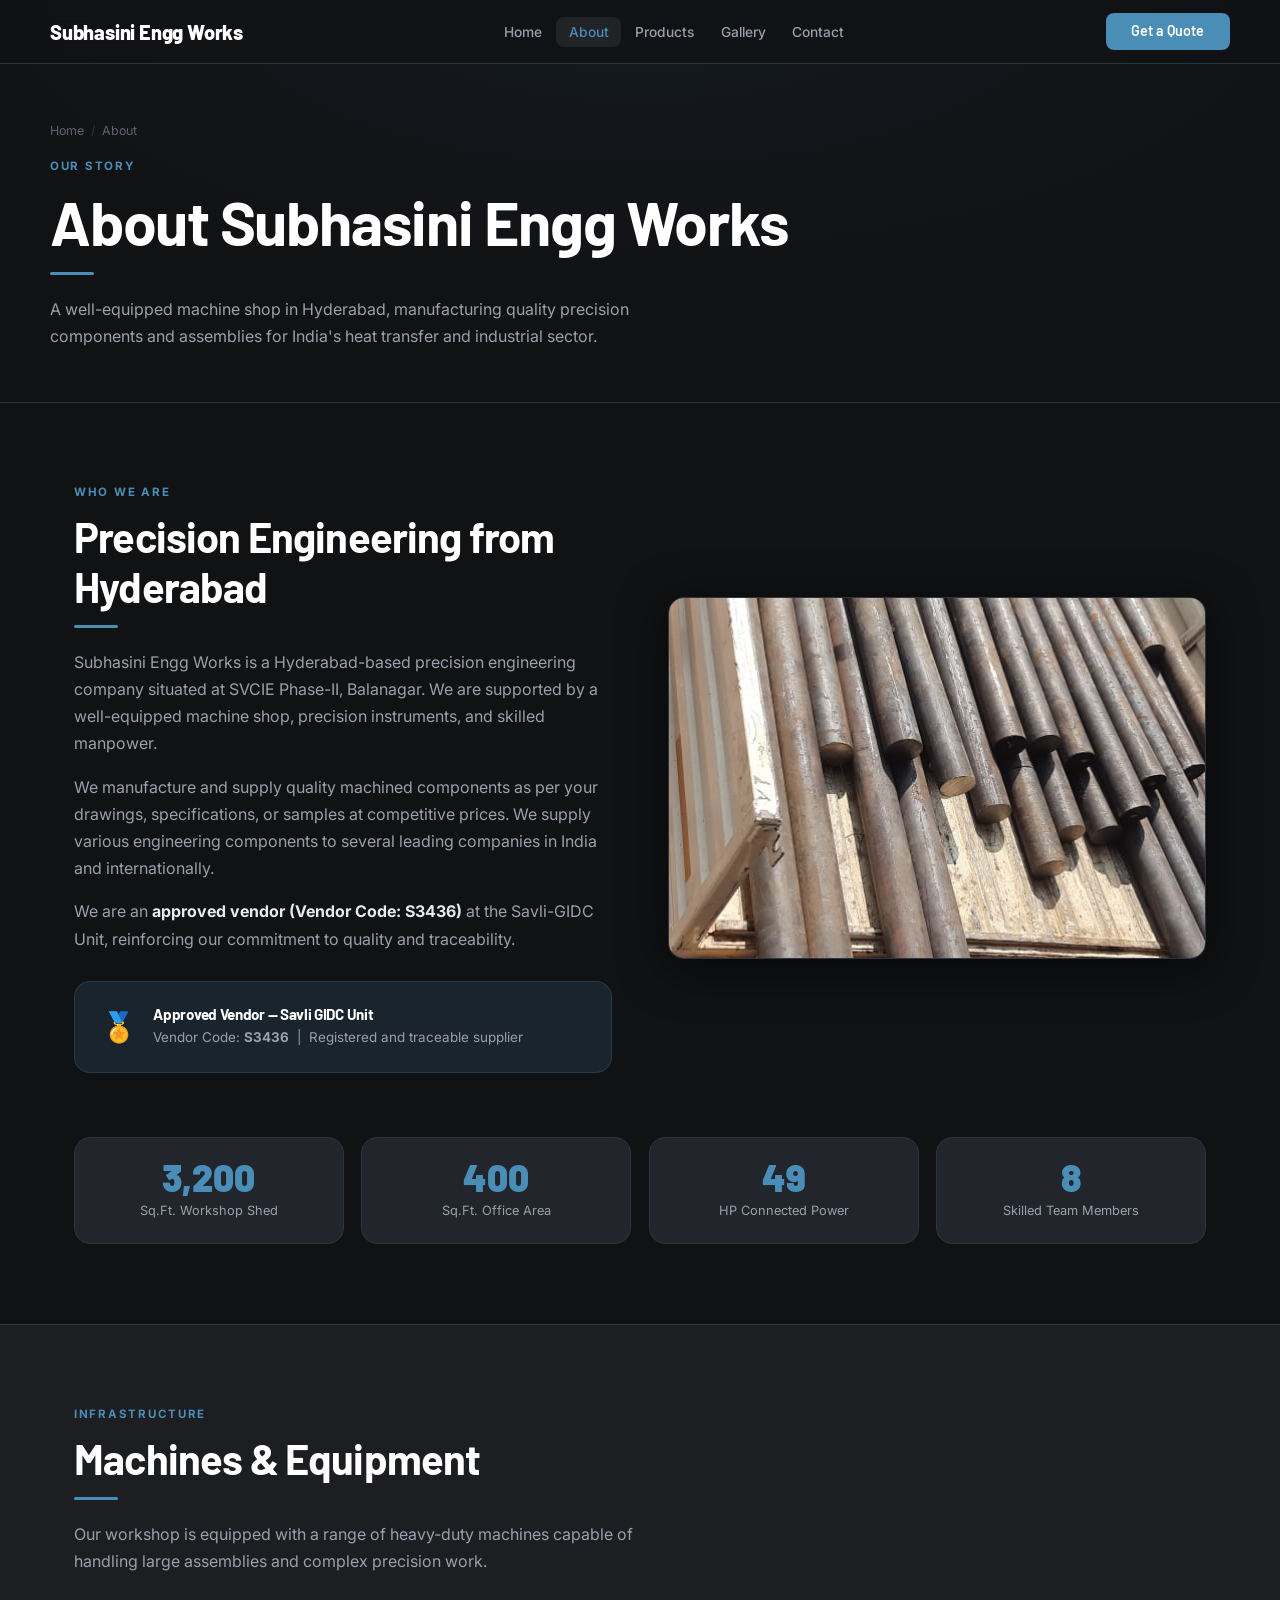
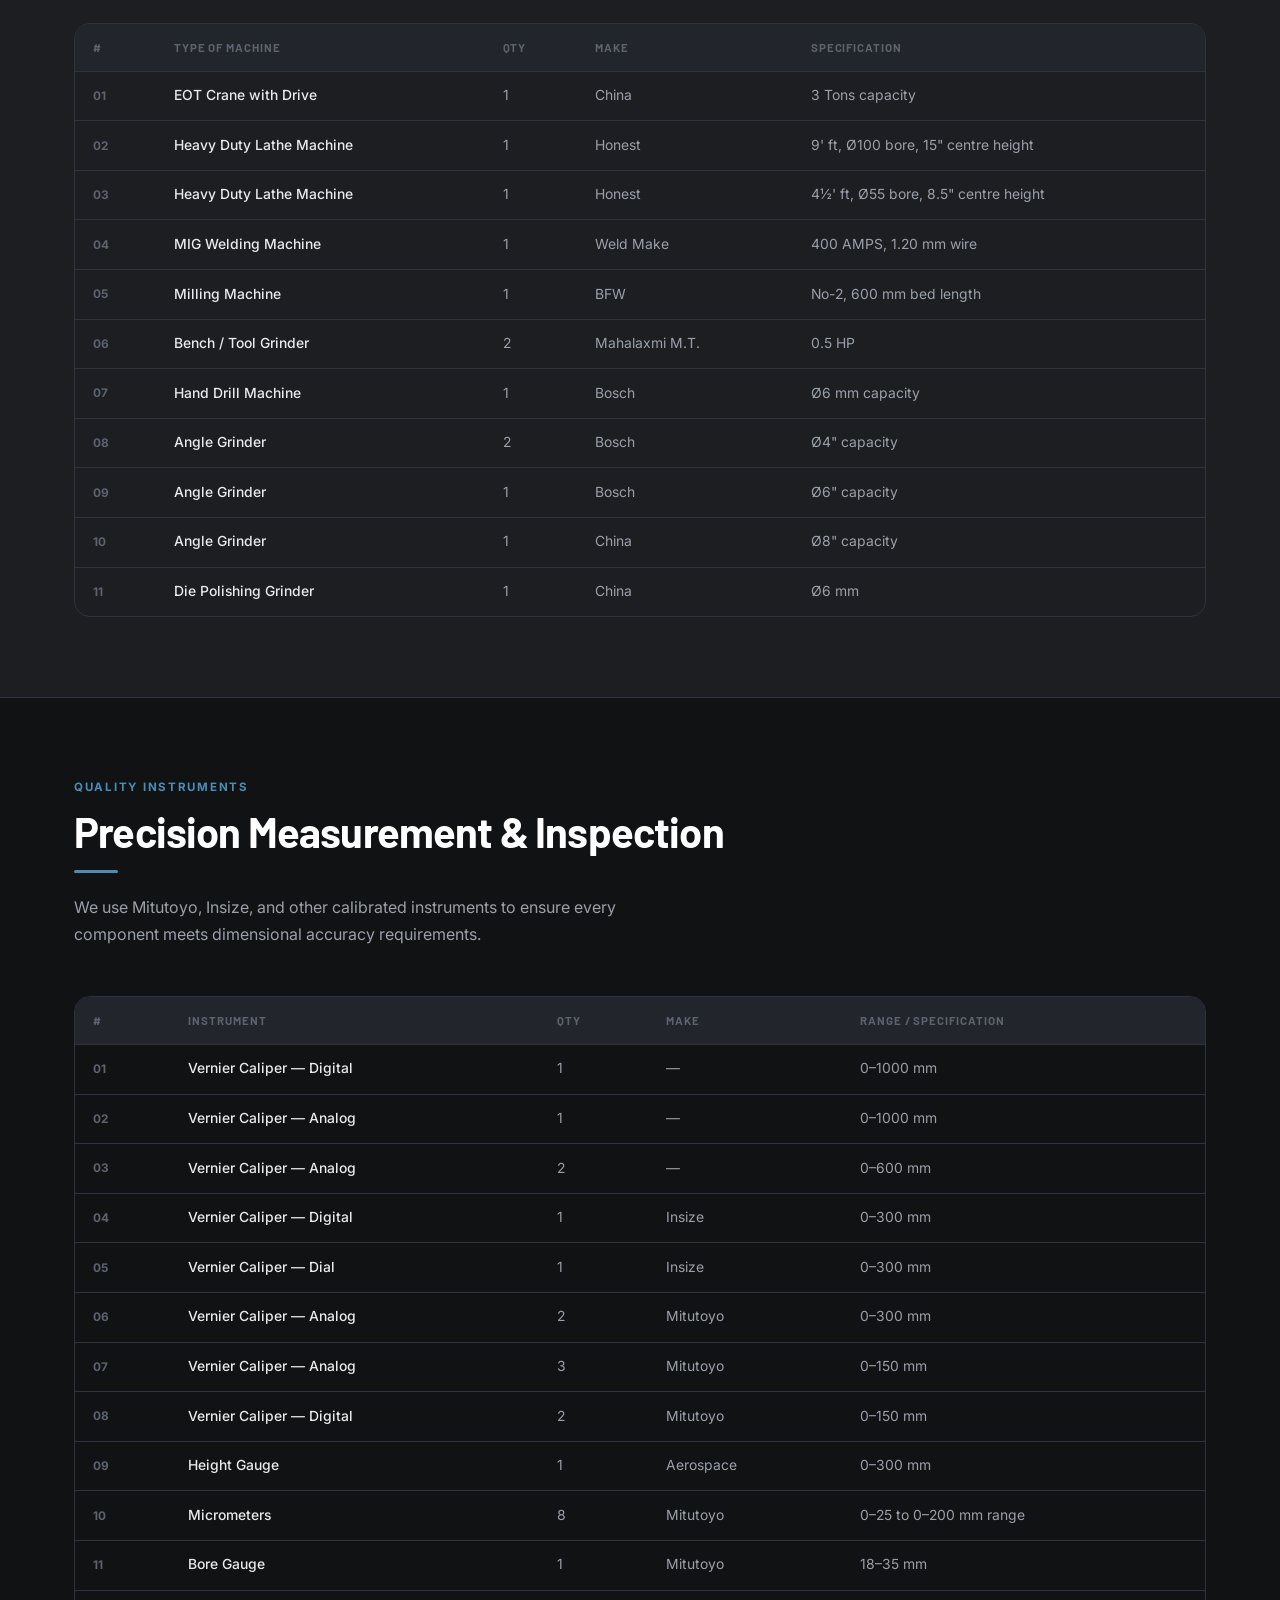
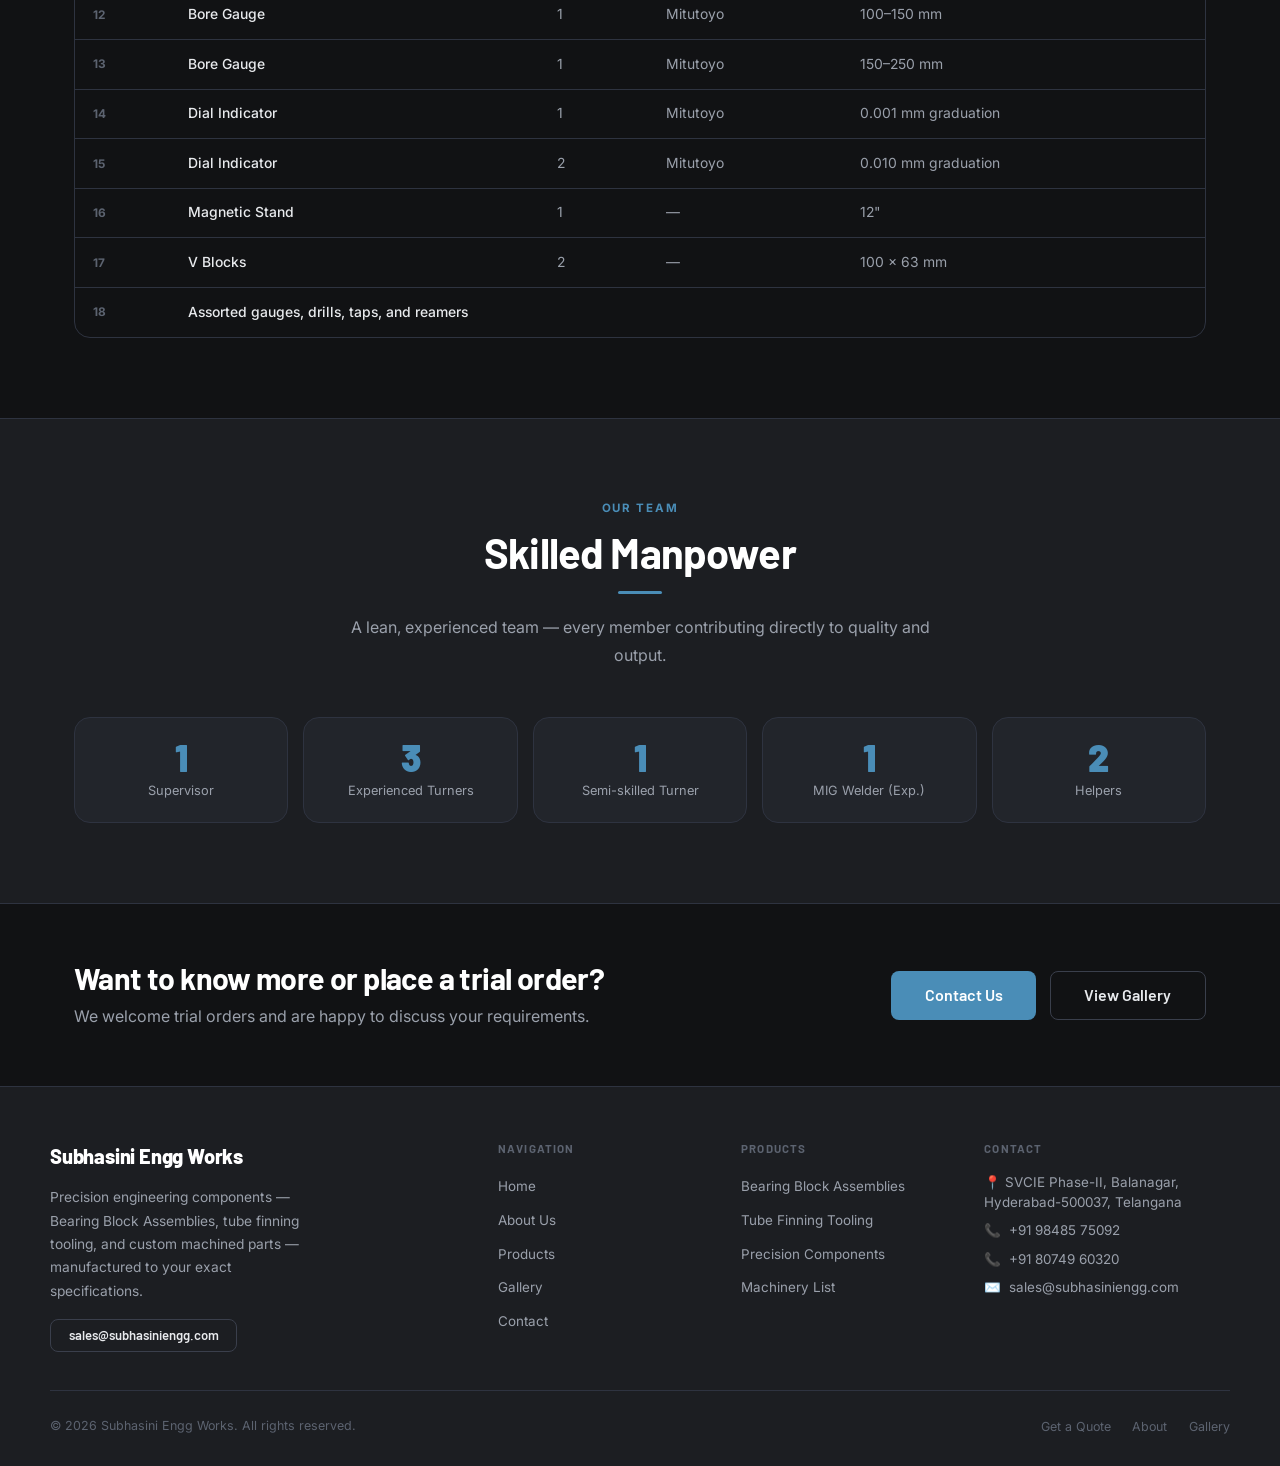
==== about.html @ 7dac13a5 "Initial website for Subhasini Engg Works" ====
<!DOCTYPE html>
<html lang="en">
<head>
  <meta charset="UTF-8" />
  <meta name="viewport" content="width=device-width, initial-scale=1.0" />
  <title>About Us | Subhasini Engg Works</title>
  <meta name="description" content="Learn about Subhasini Engg Works — our facilities, machinery, skilled team, and our role as an approved vendor supplying precision components to leading Indian companies." />
  <link rel="preconnect" href="https://fonts.googleapis.com" />
  <link rel="preconnect" href="https://fonts.gstatic.com" crossorigin />
  <link href="https://fonts.googleapis.com/css2?family=Barlow:wght@400;600;700;800;900&family=Inter:wght@400;500;600&display=swap" rel="stylesheet" />
  <link rel="stylesheet" href="assets/style.css" />
</head>
<body>

  <nav class="navbar" id="navbar">
    <div class="nav-inner">
      <a href="index.html" class="nav-logo">
        <span class="nav-logo-name">Subhasini Engg Works</span>
      </a>
      <ul class="nav-links">
        <li><a href="index.html">Home</a></li>
        <li><a href="about.html" class="active">About</a></li>
        <li><a href="products.html">Products</a></li>
        <li><a href="gallery.html">Gallery</a></li>
        <li><a href="contact.html">Contact</a></li>
      </ul>
      <div class="nav-cta">
        <a href="contact.html" class="btn btn-primary">Get a Quote</a>
        <button class="hamburger" id="hamburger" aria-label="Toggle menu">
          <span></span><span></span><span></span>
        </button>
      </div>
    </div>
  </nav>
  <div class="mobile-menu" id="mobileMenu">
    <a href="index.html">Home</a>
    <a href="about.html" class="active">About</a>
    <a href="products.html">Products</a>
    <a href="gallery.html">Gallery</a>
    <a href="contact.html">Contact</a>
    <a href="contact.html" class="btn btn-primary">Get a Quote</a>
  </div>

  <!-- PAGE HERO -->
  <section class="page-hero">
    <div class="page-hero-bg"></div>
    <div class="page-hero-inner">
      <div class="breadcrumb">
        <a href="index.html">Home</a>
        <span class="breadcrumb-sep">/</span>
        <span>About</span>
      </div>
      <span class="section-label">Our Story</span>
      <h1>About Subhasini Engg Works</h1>
      <div class="divider"></div>
      <p class="section-subtitle">A well-equipped machine shop in Hyderabad, manufacturing quality precision components and assemblies for India's heat transfer and industrial sector.</p>
    </div>
  </section>

  <!-- INTRO -->
  <section class="section">
    <div class="container">
      <div style="display:grid;grid-template-columns:1fr 1fr;gap:3.5rem;align-items:center" class="fade-up">
        <div>
          <span class="section-label">Who We Are</span>
          <h2 class="section-title">Precision Engineering from Hyderabad</h2>
          <div class="divider"></div>
          <p style="margin-bottom:1rem">Subhasini Engg Works is a Hyderabad-based precision engineering company situated at SVCIE Phase-II, Balanagar. We are supported by a well-equipped machine shop, precision instruments, and skilled manpower.</p>
          <p style="margin-bottom:1rem">We manufacture and supply quality machined components as per your drawings, specifications, or samples at competitive prices. We supply various engineering components to several leading companies in India and internationally.</p>
          <p>We are an <strong style="color:var(--text-primary)">approved vendor (Vendor Code: S3436)</strong> at the Savli-GIDC Unit, reinforcing our commitment to quality and traceability.</p>
          <div class="highlight-box" style="margin-top:1.75rem">
            <div class="highlight-box-icon">🏅</div>
            <div class="highlight-box-text">
              <h4>Approved Vendor — Savli GIDC Unit</h4>
              <p>Vendor Code: <strong>S3436</strong> &nbsp;|&nbsp; Registered and traceable supplier</p>
            </div>
          </div>
        </div>
        <div style="border-radius:var(--radius-lg);overflow:hidden;border:1px solid var(--border);box-shadow:var(--shadow-lg)">
          <img src="assets/images/113.jpeg" alt="Subhasini Engg Works workshop" style="width:100%;height:360px;object-fit:cover" loading="lazy" />
        </div>
      </div>

      <!-- Facility stats -->
      <div style="display:grid;grid-template-columns:repeat(4,1fr);gap:1.1rem;margin-top:4rem" class="fade-up">
        <div class="manpower-card">
          <div class="count">3,200</div>
          <div class="role">Sq.Ft. Workshop Shed</div>
        </div>
        <div class="manpower-card">
          <div class="count">400</div>
          <div class="role">Sq.Ft. Office Area</div>
        </div>
        <div class="manpower-card">
          <div class="count">49</div>
          <div class="role">HP Connected Power</div>
        </div>
        <div class="manpower-card">
          <div class="count">8</div>
          <div class="role">Skilled Team Members</div>
        </div>
      </div>
    </div>
  </section>

  <!-- MACHINERY LIST -->
  <section class="section" id="machinery" style="background:var(--bg-secondary);border-top:1px solid var(--border);border-bottom:1px solid var(--border)">
    <div class="container">
      <div class="section-header fade-up">
        <span class="section-label">Infrastructure</span>
        <h2 class="section-title">Machines &amp; Equipment</h2>
        <div class="divider"></div>
        <p class="section-subtitle">Our workshop is equipped with a range of heavy-duty machines capable of handling large assemblies and complex precision work.</p>
      </div>
      <div class="table-wrap fade-up">
        <table>
          <thead>
            <tr>
              <th>#</th>
              <th>Type of Machine</th>
              <th>Qty</th>
              <th>Make</th>
              <th>Specification</th>
            </tr>
          </thead>
          <tbody>
            <tr><td>01</td><td>EOT Crane with Drive</td><td>1</td><td>China</td><td>3 Tons capacity</td></tr>
            <tr><td>02</td><td>Heavy Duty Lathe Machine</td><td>1</td><td>Honest</td><td>9&apos; ft, Ø100 bore, 15&quot; centre height</td></tr>
            <tr><td>03</td><td>Heavy Duty Lathe Machine</td><td>1</td><td>Honest</td><td>4½&apos; ft, Ø55 bore, 8.5&quot; centre height</td></tr>
            <tr><td>04</td><td>MIG Welding Machine</td><td>1</td><td>Weld Make</td><td>400 AMPS, 1.20 mm wire</td></tr>
            <tr><td>05</td><td>Milling Machine</td><td>1</td><td>BFW</td><td>No-2, 600 mm bed length</td></tr>
            <tr><td>06</td><td>Bench / Tool Grinder</td><td>2</td><td>Mahalaxmi M.T.</td><td>0.5 HP</td></tr>
            <tr><td>07</td><td>Hand Drill Machine</td><td>1</td><td>Bosch</td><td>Ø6 mm capacity</td></tr>
            <tr><td>08</td><td>Angle Grinder</td><td>2</td><td>Bosch</td><td>Ø4&quot; capacity</td></tr>
            <tr><td>09</td><td>Angle Grinder</td><td>1</td><td>Bosch</td><td>Ø6&quot; capacity</td></tr>
            <tr><td>10</td><td>Angle Grinder</td><td>1</td><td>China</td><td>Ø8&quot; capacity</td></tr>
            <tr><td>11</td><td>Die Polishing Grinder</td><td>1</td><td>China</td><td>Ø6 mm</td></tr>
          </tbody>
        </table>
      </div>
    </div>
  </section>

  <!-- INSTRUMENTS LIST -->
  <section class="section">
    <div class="container">
      <div class="section-header fade-up">
        <span class="section-label">Quality Instruments</span>
        <h2 class="section-title">Precision Measurement &amp; Inspection</h2>
        <div class="divider"></div>
        <p class="section-subtitle">We use Mitutoyo, Insize, and other calibrated instruments to ensure every component meets dimensional accuracy requirements.</p>
      </div>
      <div class="table-wrap fade-up">
        <table>
          <thead>
            <tr>
              <th>#</th>
              <th>Instrument</th>
              <th>Qty</th>
              <th>Make</th>
              <th>Range / Specification</th>
            </tr>
          </thead>
          <tbody>
            <tr><td>01</td><td>Vernier Caliper — Digital</td><td>1</td><td>—</td><td>0–1000 mm</td></tr>
            <tr><td>02</td><td>Vernier Caliper — Analog</td><td>1</td><td>—</td><td>0–1000 mm</td></tr>
            <tr><td>03</td><td>Vernier Caliper — Analog</td><td>2</td><td>—</td><td>0–600 mm</td></tr>
            <tr><td>04</td><td>Vernier Caliper — Digital</td><td>1</td><td>Insize</td><td>0–300 mm</td></tr>
            <tr><td>05</td><td>Vernier Caliper — Dial</td><td>1</td><td>Insize</td><td>0–300 mm</td></tr>
            <tr><td>06</td><td>Vernier Caliper — Analog</td><td>2</td><td>Mitutoyo</td><td>0–300 mm</td></tr>
            <tr><td>07</td><td>Vernier Caliper — Analog</td><td>3</td><td>Mitutoyo</td><td>0–150 mm</td></tr>
            <tr><td>08</td><td>Vernier Caliper — Digital</td><td>2</td><td>Mitutoyo</td><td>0–150 mm</td></tr>
            <tr><td>09</td><td>Height Gauge</td><td>1</td><td>Aerospace</td><td>0–300 mm</td></tr>
            <tr><td>10</td><td>Micrometers</td><td>8</td><td>Mitutoyo</td><td>0–25 to 0–200 mm range</td></tr>
            <tr><td>11</td><td>Bore Gauge</td><td>1</td><td>Mitutoyo</td><td>18–35 mm</td></tr>
            <tr><td>12</td><td>Bore Gauge</td><td>1</td><td>Mitutoyo</td><td>100–150 mm</td></tr>
            <tr><td>13</td><td>Bore Gauge</td><td>1</td><td>Mitutoyo</td><td>150–250 mm</td></tr>
            <tr><td>14</td><td>Dial Indicator</td><td>1</td><td>Mitutoyo</td><td>0.001 mm graduation</td></tr>
            <tr><td>15</td><td>Dial Indicator</td><td>2</td><td>Mitutoyo</td><td>0.010 mm graduation</td></tr>
            <tr><td>16</td><td>Magnetic Stand</td><td>1</td><td>—</td><td>12&quot;</td></tr>
            <tr><td>17</td><td>V Blocks</td><td>2</td><td>—</td><td>100 × 63 mm</td></tr>
            <tr><td>18</td><td colspan="4">Assorted gauges, drills, taps, and reamers</td></tr>
          </tbody>
        </table>
      </div>
    </div>
  </section>

  <!-- MANPOWER -->
  <section class="section" style="background:var(--bg-secondary);border-top:1px solid var(--border);border-bottom:1px solid var(--border)">
    <div class="container">
      <div class="section-header text-center fade-up">
        <span class="section-label">Our Team</span>
        <h2 class="section-title">Skilled Manpower</h2>
        <div class="divider"></div>
        <p class="section-subtitle">A lean, experienced team — every member contributing directly to quality and output.</p>
      </div>
      <div class="manpower-grid fade-up">
        <div class="manpower-card">
          <div class="count">1</div>
          <div class="role">Supervisor</div>
        </div>
        <div class="manpower-card">
          <div class="count">3</div>
          <div class="role">Experienced Turners</div>
        </div>
        <div class="manpower-card">
          <div class="count">1</div>
          <div class="role">Semi-skilled Turner</div>
        </div>
        <div class="manpower-card">
          <div class="count">1</div>
          <div class="role">MIG Welder (Exp.)</div>
        </div>
        <div class="manpower-card">
          <div class="count">2</div>
          <div class="role">Helpers</div>
        </div>
      </div>
    </div>
  </section>

  <!-- CTA -->
  <section class="section" style="padding:3.5rem 0">
    <div class="container">
      <div style="display:flex;align-items:center;justify-content:space-between;flex-wrap:wrap;gap:2rem" class="fade-up">
        <div>
          <h2 style="font-size:clamp(1.4rem,3vw,1.9rem);margin-bottom:.4rem">Want to know more or place a trial order?</h2>
          <p>We welcome trial orders and are happy to discuss your requirements.</p>
        </div>
        <div style="display:flex;gap:.85rem;flex-wrap:wrap">
          <a href="contact.html" class="btn btn-primary btn-lg">Contact Us</a>
          <a href="gallery.html" class="btn btn-outline btn-lg">View Gallery</a>
        </div>
      </div>
    </div>
  </section>

  <!-- FOOTER -->
  <footer class="footer">
    <div class="footer-inner">
      <div class="footer-top">
        <div class="footer-brand">
          <a href="index.html" class="nav-logo" style="margin-bottom:.2rem">
            <span class="nav-logo-name">Subhasini Engg Works</span>
          </a>
          <p>Precision engineering components — Bearing Block Assemblies, tube finning tooling, and custom machined parts — manufactured to your exact specifications.</p>
          <a href="mailto:sales@subhasiniengg.com" class="btn btn-outline" style="font-size:.82rem;padding:.55rem 1.1rem">sales@subhasiniengg.com</a>
        </div>
        <div>
          <div class="footer-heading">Navigation</div>
          <ul class="footer-links">
            <li><a href="index.html">Home</a></li>
            <li><a href="about.html">About Us</a></li>
            <li><a href="products.html">Products</a></li>
            <li><a href="gallery.html">Gallery</a></li>
            <li><a href="contact.html">Contact</a></li>
          </ul>
        </div>
        <div>
          <div class="footer-heading">Products</div>
          <ul class="footer-links">
            <li><a href="products.html#bearing-blocks">Bearing Block Assemblies</a></li>
            <li><a href="products.html#tube-finning">Tube Finning Tooling</a></li>
            <li><a href="products.html#precision">Precision Components</a></li>
            <li><a href="about.html#machinery">Machinery List</a></li>
          </ul>
        </div>
        <div>
          <div class="footer-heading">Contact</div>
          <div class="footer-contact-item">📍 SVCIE Phase-II, Balanagar,<br>Hyderabad-500037, Telangana</div>
          <div class="footer-contact-item">📞 <a href="tel:+919848575092">+91 98485 75092</a></div>
          <div class="footer-contact-item">📞 <a href="tel:+918074960320">+91 80749 60320</a></div>
          <div class="footer-contact-item">✉️ <a href="mailto:sales@subhasiniengg.com">sales@subhasiniengg.com</a></div>
        </div>
      </div>
      <div class="footer-bottom">
        <div class="footer-copy">&copy; 2026 Subhasini Engg Works. All rights reserved.</div>
        <ul class="footer-bottom-links">
          <li><a href="contact.html">Get a Quote</a></li>
          <li><a href="about.html">About</a></li>
          <li><a href="gallery.html">Gallery</a></li>
        </ul>
      </div>
    </div>
  </footer>

  <script src="assets/script.js"></script>
</body>
</html>
---- assets/style.css ----
/* ============================================
   SUBHASINI ENGG WORKS — Industrial Dark Theme
   ============================================ */
:root {
  --bg-primary:    #111214;
  --bg-secondary:  #1c1e22;
  --bg-card:       #22252b;
  --bg-card-hover: #2a2e36;
  --accent:        #4a8db7;
  --accent-light:  #5ba3d0;
  --accent-glow:   rgba(74, 141, 183, 0.15);
  --text-primary:  #e8eaed;
  --text-secondary:#9aa0ab;
  --text-muted:    #5c6370;
  --border:        #2e3340;
  --border-light:  #3a3f4c;
  --white:         #ffffff;
  --success:       #4ab87a;
  --font-head:     'Barlow', sans-serif;
  --font-body:     'Inter', sans-serif;
  --radius:        8px;
  --radius-lg:     16px;
  --shadow:        0 4px 24px rgba(0,0,0,.4);
  --shadow-lg:     0 8px 48px rgba(0,0,0,.6);
}
*,*::before,*::after{box-sizing:border-box;margin:0;padding:0}
html{scroll-behavior:smooth}
body{font-family:var(--font-body);background:var(--bg-primary);color:var(--text-primary);line-height:1.7;-webkit-font-smoothing:antialiased}
img{max-width:100%;height:auto;display:block}
a{color:var(--accent);text-decoration:none;transition:color .2s}
a:hover{color:var(--accent-light)}
h1,h2,h3,h4,h5{font-family:var(--font-head);font-weight:700;line-height:1.2;letter-spacing:-.02em;color:var(--white)}
h1{font-size:clamp(2.2rem,5vw,3.8rem)}
h2{font-size:clamp(1.7rem,3.5vw,2.6rem)}
h3{font-size:clamp(1.1rem,2.5vw,1.45rem)}
h4{font-size:1.02rem}
p{color:var(--text-secondary)}

.section-label{font-size:.72rem;font-weight:700;letter-spacing:.15em;text-transform:uppercase;color:var(--accent);display:block;margin-bottom:.6rem}
.section-title{margin-bottom:.7rem}
.section-subtitle{font-size:1rem;color:var(--text-secondary);max-width:600px}
.container{width:100%;max-width:1180px;margin:0 auto;padding:0 1.5rem}
.section{padding:5rem 0}
.section-header{margin-bottom:3rem}
.text-center{text-align:center}
.text-center .section-subtitle{margin:0 auto}

/* Buttons */
.btn{display:inline-flex;align-items:center;gap:.5rem;padding:.7rem 1.6rem;border-radius:var(--radius);font-family:var(--font-head);font-size:.9rem;font-weight:600;cursor:pointer;transition:all .2s;border:none;line-height:1}
.btn-primary{background:var(--accent);color:#fff}
.btn-primary:hover{background:var(--accent-light);color:#fff;transform:translateY(-2px);box-shadow:0 6px 20px rgba(74,141,183,.35)}
.btn-outline{background:transparent;color:var(--text-primary);border:1.5px solid var(--border-light)}
.btn-outline:hover{border-color:var(--accent);color:var(--accent);transform:translateY(-2px)}
.btn-lg{padding:.95rem 2.1rem;font-size:1rem}
.divider{width:44px;height:3px;background:var(--accent);border-radius:99px;margin:.8rem 0 1.3rem}
.text-center .divider{margin:.8rem auto 1.3rem}

/* ---- NAV ---- */
.navbar{position:fixed;top:0;left:0;right:0;z-index:1000;padding:0 1.5rem;height:64px;display:flex;align-items:center;background:rgba(17,18,20,.85);backdrop-filter:blur(16px);-webkit-backdrop-filter:blur(16px);border-bottom:1px solid var(--border);transition:background .3s}
.navbar.scrolled{background:rgba(17,18,20,.98);box-shadow:var(--shadow)}
.nav-inner{max-width:1180px;margin:0 auto;width:100%;display:flex;align-items:center;justify-content:space-between}
.nav-logo{display:flex;align-items:center;gap:.65rem;text-decoration:none}
.nav-logo-icon{width:35px;height:35px;background:var(--accent);border-radius:7px;display:flex;align-items:center;justify-content:center;font-family:var(--font-head);font-weight:900;font-size:1rem;color:#fff;flex-shrink:0}
.nav-logo-text{display:flex;flex-direction:column;line-height:1.1}
.nav-logo-name{font-family:var(--font-head);font-weight:800;font-size:1.25rem;color:var(--white);letter-spacing:-.01em}
.nav-logo-sub{font-size:.62rem;color:var(--text-muted);letter-spacing:.08em;text-transform:uppercase}
.nav-links{display:flex;align-items:center;gap:.1rem;list-style:none}
.nav-links a{padding:.42rem .78rem;font-size:.86rem;font-weight:500;color:var(--text-secondary);border-radius:var(--radius);transition:all .2s}
.nav-links a:hover,.nav-links a.active{color:var(--white);background:rgba(255,255,255,.07)}
.nav-links a.active{color:var(--accent)}
.nav-cta{display:flex;align-items:center;gap:.7rem}
.hamburger{display:none;background:none;border:none;cursor:pointer;padding:.35rem;flex-direction:column;gap:5px}
.hamburger span{display:block;width:22px;height:2px;background:var(--text-primary);border-radius:99px;transition:all .3s}
.hamburger.open span:nth-child(1){transform:rotate(45deg) translate(5px,5px)}
.hamburger.open span:nth-child(2){opacity:0}
.hamburger.open span:nth-child(3){transform:rotate(-45deg) translate(5px,-5px)}
.mobile-menu{display:none;position:fixed;top:64px;left:0;right:0;background:var(--bg-secondary);border-bottom:1px solid var(--border);padding:1rem 1.5rem 1.5rem;z-index:999;flex-direction:column;gap:.18rem}
.mobile-menu.open{display:flex}
.mobile-menu a{padding:.68rem 1rem;border-radius:var(--radius);color:var(--text-secondary);font-weight:500;transition:all .2s}
.mobile-menu a:hover,.mobile-menu a.active{background:var(--bg-card);color:var(--accent)}
.mobile-menu .btn{margin-top:.5rem;justify-content:center}

/* ---- HERO ---- */
.hero{min-height:100vh;display:flex;align-items:center;position:relative;overflow:hidden;padding:5rem 1.5rem 3rem}
.hero-bg{position:absolute;inset:0;background:radial-gradient(ellipse 80% 60% at 70% 50%,rgba(74,141,183,.08) 0%,transparent 70%),radial-gradient(ellipse 50% 80% at 10% 80%,rgba(74,141,183,.04) 0%,transparent 60%);pointer-events:none}
.hero-grid-overlay{position:absolute;inset:0;background-image:linear-gradient(rgba(74,141,183,.04) 1px,transparent 1px),linear-gradient(90deg,rgba(74,141,183,.04) 1px,transparent 1px);background-size:56px 56px;pointer-events:none;mask-image:radial-gradient(ellipse 100% 100% at center,black 30%,transparent 100%);-webkit-mask-image:radial-gradient(ellipse 100% 100% at center,black 30%,transparent 100%)}
.hero-inner{max-width:1180px;margin:0 auto;width:100%;display:grid;grid-template-columns:1fr 1fr;gap:4rem;align-items:center}
.hero-badge{display:inline-flex;align-items:center;gap:.42rem;padding:.28rem .82rem;background:var(--accent-glow);border:1px solid rgba(74,141,183,.3);border-radius:99px;font-size:.73rem;font-weight:700;color:var(--accent);margin-bottom:1.1rem;letter-spacing:.06em;text-transform:uppercase}
.hero-badge-dot{width:6px;height:6px;background:var(--accent);border-radius:50%;animation:pulse 2s infinite}
@keyframes pulse{0%,100%{opacity:1;transform:scale(1)}50%{opacity:.4;transform:scale(.65)}}
.hero-title{margin-bottom:1.1rem}
.hero-title .highlight{color:var(--accent)}
.hero-desc{font-size:1.02rem;line-height:1.8;margin-bottom:1.75rem;max-width:490px}
.hero-actions{display:flex;flex-wrap:wrap;gap:.8rem;margin-bottom:2.75rem}
.hero-stats{display:flex;gap:2.25rem}
.stat-value{font-family:var(--font-head);font-size:1.85rem;font-weight:800;color:var(--white);line-height:1}
.stat-label{font-size:.73rem;color:var(--text-muted);text-transform:uppercase;letter-spacing:.06em;margin-top:.18rem}
.hero-visual{position:relative;display:flex;flex-direction:column;gap:.8rem}
.hero-img-main{border-radius:var(--radius-lg);overflow:hidden;aspect-ratio:4/3;border:1px solid var(--border);box-shadow:var(--shadow-lg)}
.hero-img-main img,.hero-img-thumb img{width:100%;height:100%;object-fit:cover}
.hero-img-grid{display:grid;grid-template-columns:1fr 1fr;gap:.8rem}
.hero-img-thumb{border-radius:var(--radius);overflow:hidden;aspect-ratio:4/3;border:1px solid var(--border)}

/* ---- TICKER ---- */
.clients-bar{background:var(--bg-secondary);border-top:1px solid var(--border);border-bottom:1px solid var(--border);padding:1.3rem 0;overflow:hidden}
.clients-bar-label{text-align:center;font-size:.7rem;letter-spacing:.12em;text-transform:uppercase;color:var(--text-muted);margin-bottom:.8rem}
.ticker-wrap{overflow:hidden}
.ticker{display:flex;gap:3rem;animation:ticker-scroll 32s linear infinite;width:max-content}
.ticker:hover{animation-play-state:paused}
@keyframes ticker-scroll{from{transform:translateX(0)}to{transform:translateX(-50%)}}
.ticker-item{display:flex;align-items:center;gap:.52rem;white-space:nowrap;font-size:.83rem;font-weight:600;color:var(--text-secondary);font-family:var(--font-head)}
.ticker-item::before{content:'';width:5px;height:5px;background:var(--accent);border-radius:50%;flex-shrink:0}

/* ---- CARDS ---- */
.features-grid{display:grid;grid-template-columns:repeat(auto-fit,minmax(235px,1fr));gap:1.2rem}
.card{background:var(--bg-card);border:1px solid var(--border);border-radius:var(--radius-lg);padding:1.65rem;transition:all .25s}
.card:hover{background:var(--bg-card-hover);border-color:var(--border-light);transform:translateY(-3px);box-shadow:var(--shadow)}
.card-icon{width:46px;height:46px;background:var(--accent-glow);border:1px solid rgba(74,141,183,.2);border-radius:var(--radius);display:flex;align-items:center;justify-content:center;margin-bottom:1rem;font-size:1.3rem}
.card h3{margin-bottom:.38rem;font-size:1.02rem}
.card p{font-size:.88rem}

/* ---- PRODUCTS ---- */
.products-grid{display:grid;grid-template-columns:repeat(auto-fit,minmax(295px,1fr));gap:1.4rem}
.product-card{background:var(--bg-card);border:1px solid var(--border);border-radius:var(--radius-lg);overflow:hidden;transition:all .25s}
.product-card:hover{transform:translateY(-4px);box-shadow:var(--shadow-lg);border-color:rgba(74,141,183,.35)}
.product-card-img{aspect-ratio:16/9;overflow:hidden;background:var(--bg-secondary)}
.product-card-img img{width:100%;height:100%;object-fit:cover;transition:transform .4s}
.product-card:hover .product-card-img img{transform:scale(1.05)}
.product-card-body{padding:1.35rem}
.product-card-body h3{margin-bottom:.38rem;font-size:1.05rem}
.product-card-body p{font-size:.87rem}
.product-tag{display:inline-block;padding:.2rem .62rem;background:var(--accent-glow);border:1px solid rgba(74,141,183,.2);border-radius:99px;font-size:.68rem;font-weight:700;color:var(--accent);letter-spacing:.05em;text-transform:uppercase;margin-bottom:.6rem}

/* ---- TABLE ---- */
.table-wrap{overflow-x:auto;border-radius:var(--radius-lg);border:1px solid var(--border)}
table{width:100%;border-collapse:collapse;font-size:.87rem}
thead{background:var(--bg-card)}
thead th{padding:.85rem 1.15rem;text-align:left;font-family:var(--font-head);font-size:.72rem;font-weight:700;letter-spacing:.08em;text-transform:uppercase;color:var(--text-muted);border-bottom:1px solid var(--border);white-space:nowrap}
tbody tr{border-bottom:1px solid var(--border);transition:background .15s}
tbody tr:last-child{border-bottom:none}
tbody tr:hover{background:var(--bg-card)}
tbody td{padding:.78rem 1.15rem;color:var(--text-secondary);vertical-align:middle}
tbody td:first-child{color:var(--text-muted);font-size:.74rem;font-weight:700}
tbody td:nth-child(2){color:var(--text-primary);font-weight:500}
.badge{display:inline-block;padding:.17rem .58rem;border-radius:99px;font-size:.68rem;font-weight:700}
.badge-blue{background:var(--accent-glow);color:var(--accent);border:1px solid rgba(74,141,183,.2)}
.badge-green{background:rgba(74,184,122,.1);color:var(--success);border:1px solid rgba(74,184,122,.2)}

/* ---- GALLERY ---- */
.gallery-grid{display:grid;grid-template-columns:repeat(4,1fr);gap:.8rem}
.gallery-item{position:relative;overflow:hidden;border-radius:var(--radius);border:1px solid var(--border);cursor:pointer;background:var(--bg-card)}
.gallery-item.tall{grid-row:span 2}
.gallery-item.wide{grid-column:span 2}
.gallery-item img{width:100%;height:100%;object-fit:cover;min-height:175px;transition:transform .4s}
.gallery-item:hover img{transform:scale(1.06)}
.gallery-overlay{position:absolute;inset:0;background:rgba(17,18,20,.55);opacity:0;transition:opacity .3s;display:flex;align-items:center;justify-content:center;font-size:1.55rem}
.gallery-item:hover .gallery-overlay{opacity:1}
.lightbox{display:none;position:fixed;inset:0;z-index:9000;background:rgba(0,0,0,.92);align-items:center;justify-content:center;padding:2rem}
.lightbox.open{display:flex}
.lightbox img{max-width:90vw;max-height:86vh;object-fit:contain;border-radius:var(--radius);box-shadow:var(--shadow-lg)}
.lightbox-close,.lightbox-prev,.lightbox-next{position:fixed;background:var(--bg-card);border:1px solid var(--border);color:var(--text-primary);width:44px;height:44px;border-radius:50%;display:flex;align-items:center;justify-content:center;cursor:pointer;font-size:1.1rem;transition:all .2s;z-index:9001}
.lightbox-close{top:1.5rem;right:1.5rem}
.lightbox-prev{top:50%;left:1.5rem;transform:translateY(-50%)}
.lightbox-next{top:50%;right:1.5rem;transform:translateY(-50%)}
.lightbox-close:hover,.lightbox-prev:hover,.lightbox-next:hover{background:var(--accent);border-color:var(--accent);color:#fff}

/* ---- CONTACT ---- */
.contact-grid{display:grid;grid-template-columns:1fr 1.6fr;gap:2.75rem;align-items:start}
.contact-info-item{display:flex;gap:.85rem;padding:1.05rem 0;border-bottom:1px solid var(--border)}
.contact-info-item:last-child{border-bottom:none}
.contact-info-icon{width:40px;height:40px;background:var(--accent-glow);border:1px solid rgba(74,141,183,.2);border-radius:var(--radius);display:flex;align-items:center;justify-content:center;font-size:.95rem;flex-shrink:0;margin-top:.05rem}
.contact-info-label{font-size:.7rem;letter-spacing:.08em;text-transform:uppercase;color:var(--text-muted);font-weight:700;margin-bottom:.18rem}
.contact-info-value{color:var(--text-primary);font-size:.9rem;line-height:1.5}
.contact-info-value a{color:var(--text-primary)}
.contact-info-value a:hover{color:var(--accent)}
.contact-form{background:var(--bg-card);border:1px solid var(--border);border-radius:var(--radius-lg);padding:2.1rem}
.form-title{font-size:1.2rem;margin-bottom:1.4rem}
.form-grid{display:grid;grid-template-columns:1fr 1fr;gap:.9rem}
.form-group{display:flex;flex-direction:column;gap:.32rem}
.form-group.full{grid-column:1/-1}
.form-label{font-size:.78rem;font-weight:600;color:var(--text-secondary)}
.form-control{padding:.68rem .92rem;background:var(--bg-secondary);border:1.5px solid var(--border);border-radius:var(--radius);color:var(--text-primary);font-size:.9rem;font-family:var(--font-body);transition:border-color .2s;outline:none;resize:vertical}
.form-control::placeholder{color:var(--text-muted)}
.form-control:focus{border-color:var(--accent)}
.form-submit{margin-top:1rem;display:flex;align-items:center;gap:.85rem;flex-wrap:wrap}
.form-note{font-size:.78rem;color:var(--text-muted)}

/* ---- HIGHLIGHT BOX ---- */
.highlight-box{background:var(--accent-glow);border:1px solid rgba(74,141,183,.22);border-radius:var(--radius-lg);padding:1.3rem 1.65rem;display:flex;align-items:center;gap:1rem}
.highlight-box-icon{font-size:1.8rem;flex-shrink:0}
.highlight-box-text h4{margin-bottom:.18rem;font-size:.95rem}
.highlight-box-text p{font-size:.84rem}

/* ---- CLIENTS ---- */
.clients-grid{display:grid;grid-template-columns:repeat(auto-fill,minmax(225px,1fr));gap:.85rem}
.client-card{background:var(--bg-card);border:1px solid var(--border);border-radius:var(--radius);padding:.85rem 1.05rem;display:flex;align-items:flex-start;gap:.65rem;transition:all .2s}
.client-card:hover{border-color:rgba(74,141,183,.3);background:var(--bg-card-hover)}
.client-dot{width:7px;height:7px;background:var(--accent);border-radius:50%;margin-top:.36rem;flex-shrink:0}
.client-name{font-size:.87rem;font-weight:600;color:var(--text-primary);line-height:1.4}
.client-city{font-size:.74rem;color:var(--text-muted);margin-top:.08rem}

/* ---- MANPOWER ---- */
.manpower-grid{display:grid;grid-template-columns:repeat(auto-fit,minmax(148px,1fr));gap:.95rem}
.manpower-card{background:var(--bg-card);border:1px solid var(--border);border-radius:var(--radius-lg);padding:1.3rem;text-align:center}
.manpower-card .count{font-family:var(--font-head);font-size:2.3rem;font-weight:900;color:var(--accent);line-height:1}
.manpower-card .role{font-size:.8rem;color:var(--text-secondary);margin-top:.28rem}

/* ---- PAGE HERO ---- */
.page-hero{padding:7.5rem 1.5rem 3.25rem;position:relative;overflow:hidden;border-bottom:1px solid var(--border)}
.page-hero-bg{position:absolute;inset:0;background:radial-gradient(ellipse 80% 100% at 50% 0%,rgba(74,141,183,.07) 0%,transparent 70%);pointer-events:none}
.page-hero-inner{max-width:1180px;margin:0 auto;position:relative}
.breadcrumb{display:flex;align-items:center;gap:.42rem;margin-bottom:1rem;font-size:.78rem;color:var(--text-muted)}
.breadcrumb a{color:var(--text-muted)}
.breadcrumb a:hover{color:var(--accent)}
.breadcrumb-sep{opacity:.4}

/* ---- FOOTER ---- */
.footer{background:var(--bg-secondary);border-top:1px solid var(--border);padding:3.25rem 1.5rem 1.65rem}
.footer-inner{max-width:1180px;margin:0 auto}
.footer-top{display:grid;grid-template-columns:2fr 1fr 1fr 1.2fr;gap:2.4rem;margin-bottom:2.4rem}
.footer-brand p{font-size:.86rem;margin:.8rem 0 1rem;max-width:265px}
.footer-heading{font-family:var(--font-head);font-size:.72rem;font-weight:700;letter-spacing:.1em;text-transform:uppercase;color:var(--text-muted);margin-bottom:.8rem}
.footer-links{list-style:none;display:flex;flex-direction:column;gap:.42rem}
.footer-links a{font-size:.84rem;color:var(--text-secondary);transition:color .2s}
.footer-links a:hover{color:var(--accent)}
.footer-contact-item{display:flex;gap:.48rem;font-size:.84rem;color:var(--text-secondary);margin-bottom:.52rem;line-height:1.5}
.footer-contact-item a{color:var(--text-secondary)}
.footer-contact-item a:hover{color:var(--accent)}
.footer-bottom{border-top:1px solid var(--border);padding-top:1.3rem;display:flex;justify-content:space-between;align-items:center;flex-wrap:wrap;gap:.8rem}
.footer-copy{font-size:.78rem;color:var(--text-muted)}
.footer-bottom-links{display:flex;gap:1.35rem;list-style:none}
.footer-bottom-links a{font-size:.78rem;color:var(--text-muted)}
.footer-bottom-links a:hover{color:var(--accent)}

/* ---- ANIMATIONS ---- */
.fade-up{opacity:0;transform:translateY(22px);transition:opacity .6s ease,transform .6s ease}
.fade-up.visible{opacity:1;transform:translateY(0)}
.fade-up-delay-1{transition-delay:.1s}
.fade-up-delay-2{transition-delay:.2s}
.fade-up-delay-3{transition-delay:.3s}
.fade-up-delay-4{transition-delay:.4s}

/* ---- RESPONSIVE ---- */
@media(max-width:1024px){
  .footer-top{grid-template-columns:1fr 1fr;gap:1.9rem}
  .footer-brand{grid-column:1/-1}
  .gallery-grid{grid-template-columns:repeat(3,1fr)}
  .gallery-item.wide{grid-column:span 1}
}
@media(max-width:768px){
  .nav-links,.nav-cta .btn{display:none}
  .hamburger{display:flex}
  .hero-inner{grid-template-columns:1fr;gap:2rem;text-align:center}
  .hero-actions{justify-content:center}
  .hero-stats{justify-content:center}
  .hero-desc{margin-left:auto;margin-right:auto}
  .hero-img-grid{display:none}
  .contact-grid{grid-template-columns:1fr}
  .form-grid{grid-template-columns:1fr}
  .gallery-grid{grid-template-columns:repeat(2,1fr)}
  .gallery-item.tall{grid-row:span 1}
  .footer-top{grid-template-columns:1fr;gap:1.65rem}
  .footer-bottom{flex-direction:column;text-align:center}
  .section{padding:3.25rem 0}
}
@media(max-width:480px){
  .hero-stats{gap:1.2rem;flex-wrap:wrap}
  .hero-img-main{aspect-ratio:3/2}
  .gallery-grid{grid-template-columns:1fr 1fr}
}
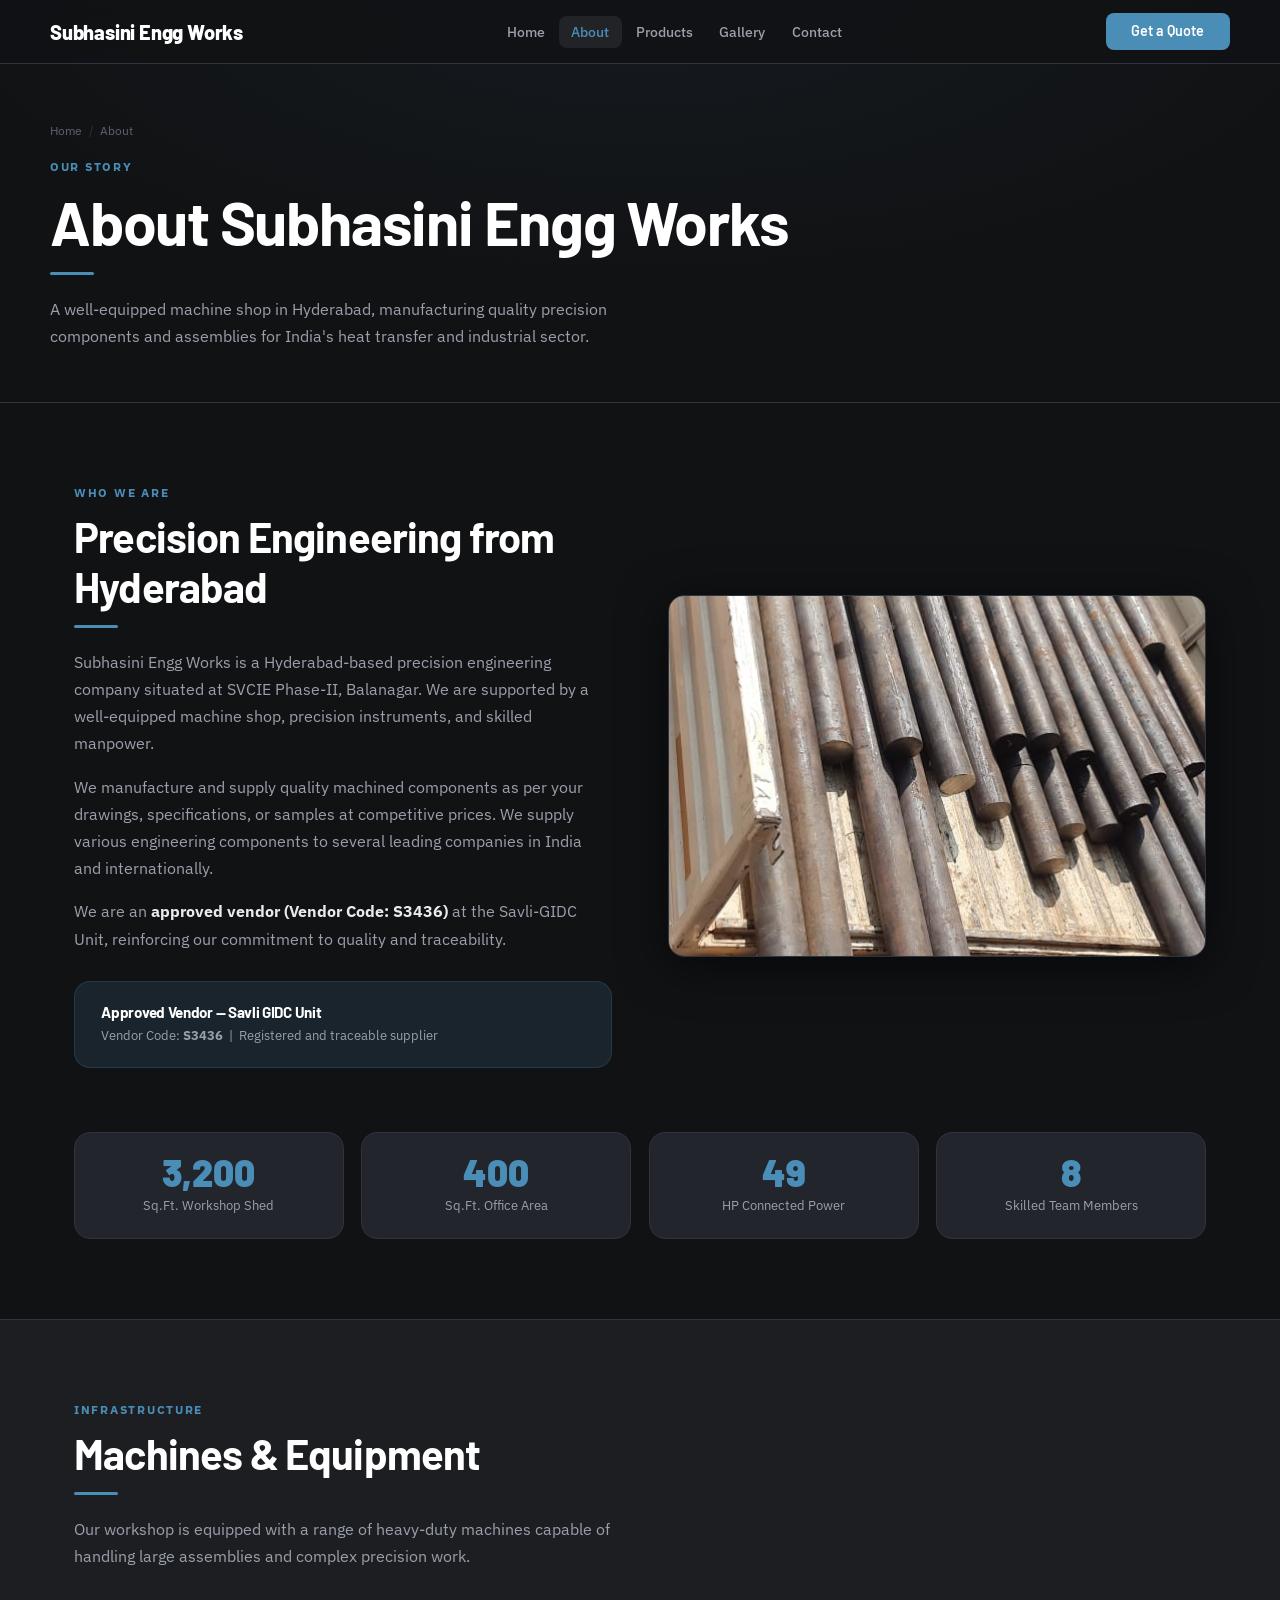
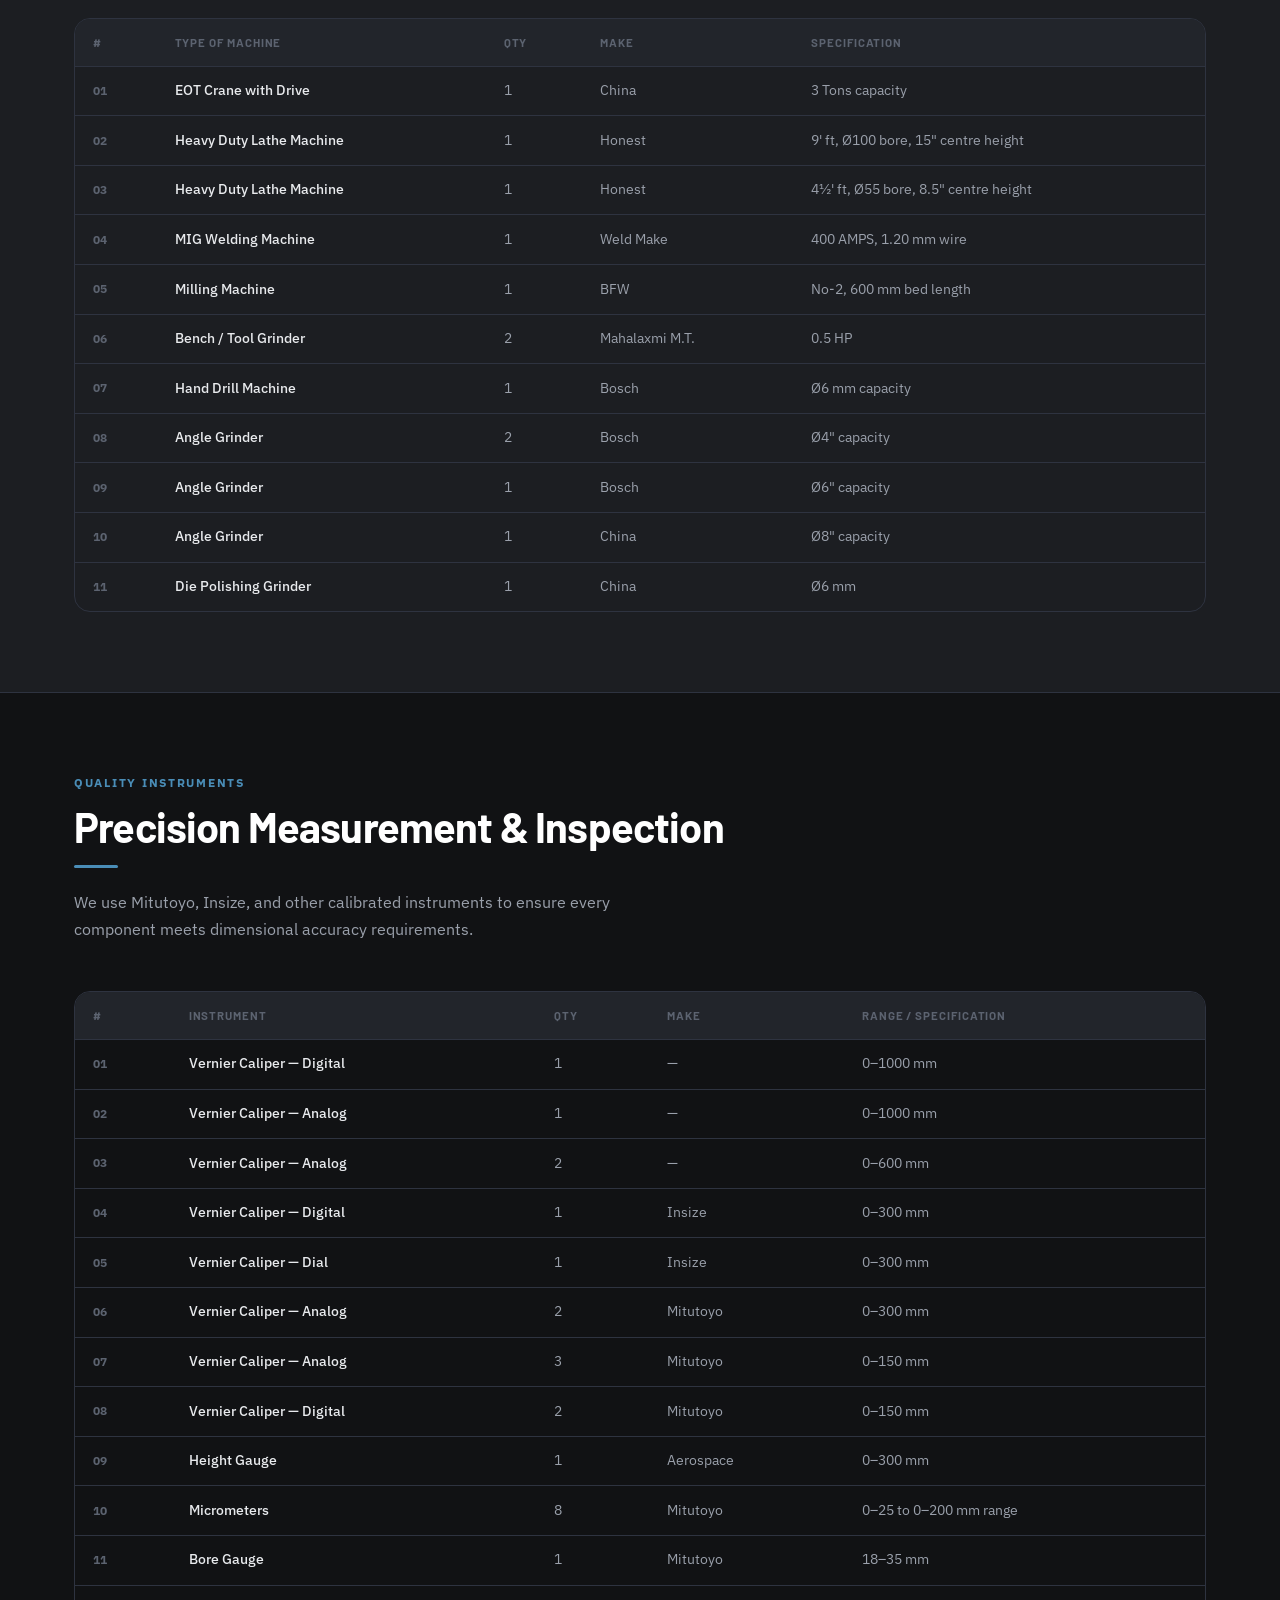
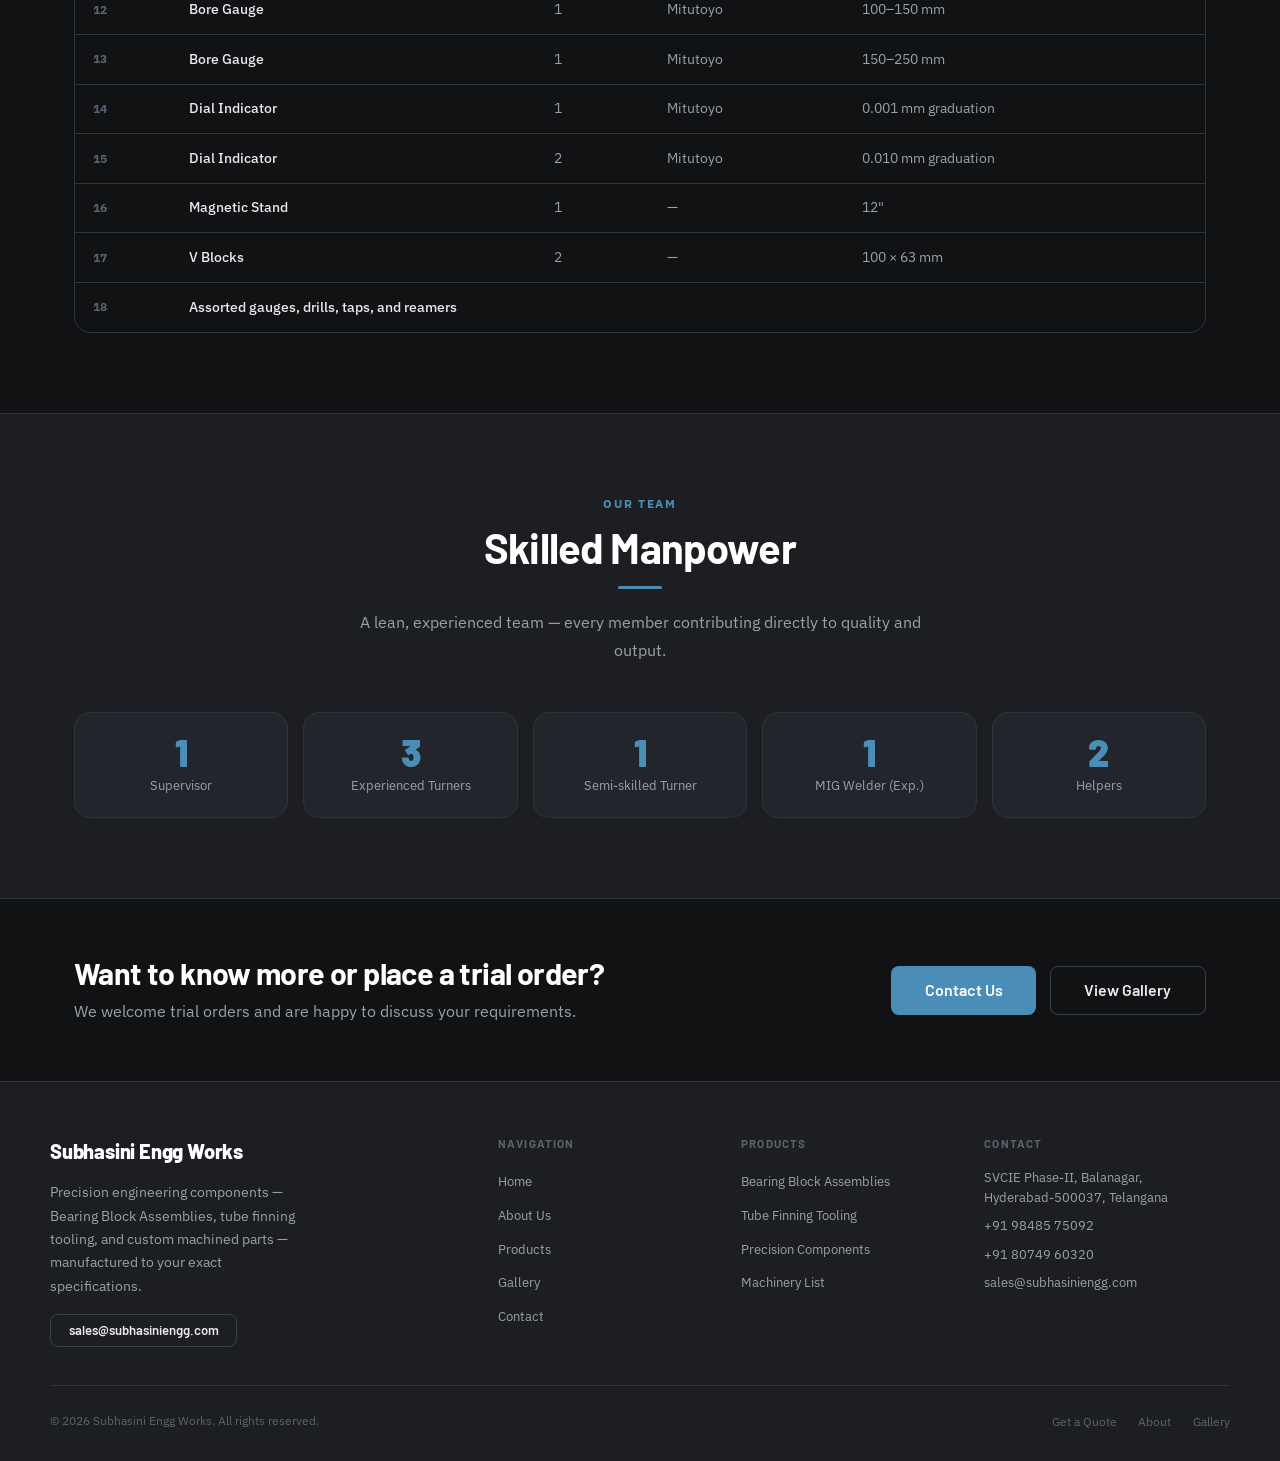
==== commit baf8fd65: "Remove all decorative icons/emojis, keep icons only on Contact page; fix Inter font and pill-shaped " ====
--- a/about.html
+++ b/about.html
@@ -7,7 +7,7 @@
   <meta name="description" content="Learn about Subhasini Engg Works — our facilities, machinery, skilled team, and our role as an approved vendor supplying precision components to leading Indian companies." />
   <link rel="preconnect" href="https://fonts.googleapis.com" />
   <link rel="preconnect" href="https://fonts.gstatic.com" crossorigin />
-  <link href="https://fonts.googleapis.com/css2?family=Barlow:wght@400;600;700;800;900&family=Inter:wght@400;500;600&display=swap" rel="stylesheet" />
+  <link href="https://fonts.googleapis.com/css2?family=Barlow:wght@400;600;700;800;900&family=IBM+Plex+Sans:wght@400;500;600&display=swap" rel="stylesheet" />
   <link rel="stylesheet" href="assets/style.css" />
 </head>
 <body>
@@ -69,7 +69,6 @@
           <p style="margin-bottom:1rem">We manufacture and supply quality machined components as per your drawings, specifications, or samples at competitive prices. We supply various engineering components to several leading companies in India and internationally.</p>
           <p>We are an <strong style="color:var(--text-primary)">approved vendor (Vendor Code: S3436)</strong> at the Savli-GIDC Unit, reinforcing our commitment to quality and traceability.</p>
           <div class="highlight-box" style="margin-top:1.75rem">
-            <div class="highlight-box-icon">🏅</div>
             <div class="highlight-box-text">
               <h4>Approved Vendor — Savli GIDC Unit</h4>
               <p>Vendor Code: <strong>S3436</strong> &nbsp;|&nbsp; Registered and traceable supplier</p>
@@ -245,7 +244,7 @@
             <span class="nav-logo-name">Subhasini Engg Works</span>
           </a>
           <p>Precision engineering components — Bearing Block Assemblies, tube finning tooling, and custom machined parts — manufactured to your exact specifications.</p>
-          <a href="mailto:sales@subhasiniengg.com" class="btn btn-outline" style="font-size:.82rem;padding:.55rem 1.1rem">sales@subhasiniengg.com</a>
+          <a href="#" data-email-user="sales" data-email-domain="subhasiniengg.com" data-email-fill class="btn btn-outline" style="font-size:.82rem;padding:.55rem 1.1rem">Email Us</a>
         </div>
         <div>
           <div class="footer-heading">Navigation</div>
@@ -268,10 +267,10 @@
         </div>
         <div>
           <div class="footer-heading">Contact</div>
-          <div class="footer-contact-item">📍 SVCIE Phase-II, Balanagar,<br>Hyderabad-500037, Telangana</div>
-          <div class="footer-contact-item">📞 <a href="tel:+919848575092">+91 98485 75092</a></div>
-          <div class="footer-contact-item">📞 <a href="tel:+918074960320">+91 80749 60320</a></div>
-          <div class="footer-contact-item">✉️ <a href="mailto:sales@subhasiniengg.com">sales@subhasiniengg.com</a></div>
+          <div class="footer-contact-item">SVCIE Phase-II, Balanagar,<br>Hyderabad-500037, Telangana</div>
+          <div class="footer-contact-item"><a href="tel:+919848575092">+91 98485 75092</a></div>
+          <div class="footer-contact-item"><a href="tel:+918074960320">+91 80749 60320</a></div>
+          <div class="footer-contact-item"><a href="#" data-email-user="sales" data-email-domain="subhasiniengg.com" data-email-fill>Email Us</a></div>
         </div>
       </div>
       <div class="footer-bottom">
--- a/assets/style.css
+++ b/assets/style.css
@@ -17,7 +17,7 @@
   --white:         #ffffff;
   --success:       #4ab87a;
   --font-head:     'Barlow', sans-serif;
-  --font-body:     'Inter', sans-serif;
+  --font-body:     'IBM Plex Sans', sans-serif;
   --radius:        8px;
   --radius-lg:     16px;
   --shadow:        0 4px 24px rgba(0,0,0,.4);
@@ -85,9 +85,7 @@
 .hero-bg{position:absolute;inset:0;background:radial-gradient(ellipse 80% 60% at 70% 50%,rgba(74,141,183,.08) 0%,transparent 70%),radial-gradient(ellipse 50% 80% at 10% 80%,rgba(74,141,183,.04) 0%,transparent 60%);pointer-events:none}
 .hero-grid-overlay{position:absolute;inset:0;background-image:linear-gradient(rgba(74,141,183,.04) 1px,transparent 1px),linear-gradient(90deg,rgba(74,141,183,.04) 1px,transparent 1px);background-size:56px 56px;pointer-events:none;mask-image:radial-gradient(ellipse 100% 100% at center,black 30%,transparent 100%);-webkit-mask-image:radial-gradient(ellipse 100% 100% at center,black 30%,transparent 100%)}
 .hero-inner{max-width:1180px;margin:0 auto;width:100%;display:grid;grid-template-columns:1fr 1fr;gap:4rem;align-items:center}
-.hero-badge{display:inline-flex;align-items:center;gap:.42rem;padding:.28rem .82rem;background:var(--accent-glow);border:1px solid rgba(74,141,183,.3);border-radius:99px;font-size:.73rem;font-weight:700;color:var(--accent);margin-bottom:1.1rem;letter-spacing:.06em;text-transform:uppercase}
-.hero-badge-dot{width:6px;height:6px;background:var(--accent);border-radius:50%;animation:pulse 2s infinite}
-@keyframes pulse{0%,100%{opacity:1;transform:scale(1)}50%{opacity:.4;transform:scale(.65)}}
+.hero-badge{display:inline-flex;align-items:center;padding:.4rem .9rem .4rem .8rem;background:var(--accent-glow);border:1px solid rgba(74,141,183,.3);border-left:3px solid var(--accent);border-radius:3px;font-size:.72rem;font-weight:700;color:var(--accent);margin-bottom:1.1rem;letter-spacing:.08em;text-transform:uppercase}
 .hero-title{margin-bottom:1.1rem}
 .hero-title .highlight{color:var(--accent)}
 .hero-desc{font-size:1.02rem;line-height:1.8;margin-bottom:1.75rem;max-width:490px}
@@ -115,8 +113,7 @@
 .features-grid{display:grid;grid-template-columns:repeat(auto-fit,minmax(235px,1fr));gap:1.2rem}
 .card{background:var(--bg-card);border:1px solid var(--border);border-radius:var(--radius-lg);padding:1.65rem;transition:all .25s}
 .card:hover{background:var(--bg-card-hover);border-color:var(--border-light);transform:translateY(-3px);box-shadow:var(--shadow)}
-.card-icon{width:46px;height:46px;background:var(--accent-glow);border:1px solid rgba(74,141,183,.2);border-radius:var(--radius);display:flex;align-items:center;justify-content:center;margin-bottom:1rem;font-size:1.3rem}
-.card h3{margin-bottom:.38rem;font-size:1.02rem}
+.card h3{margin-bottom:.5rem;font-size:1.02rem}
 .card p{font-size:.88rem}
 
 /* ---- PRODUCTS ---- */
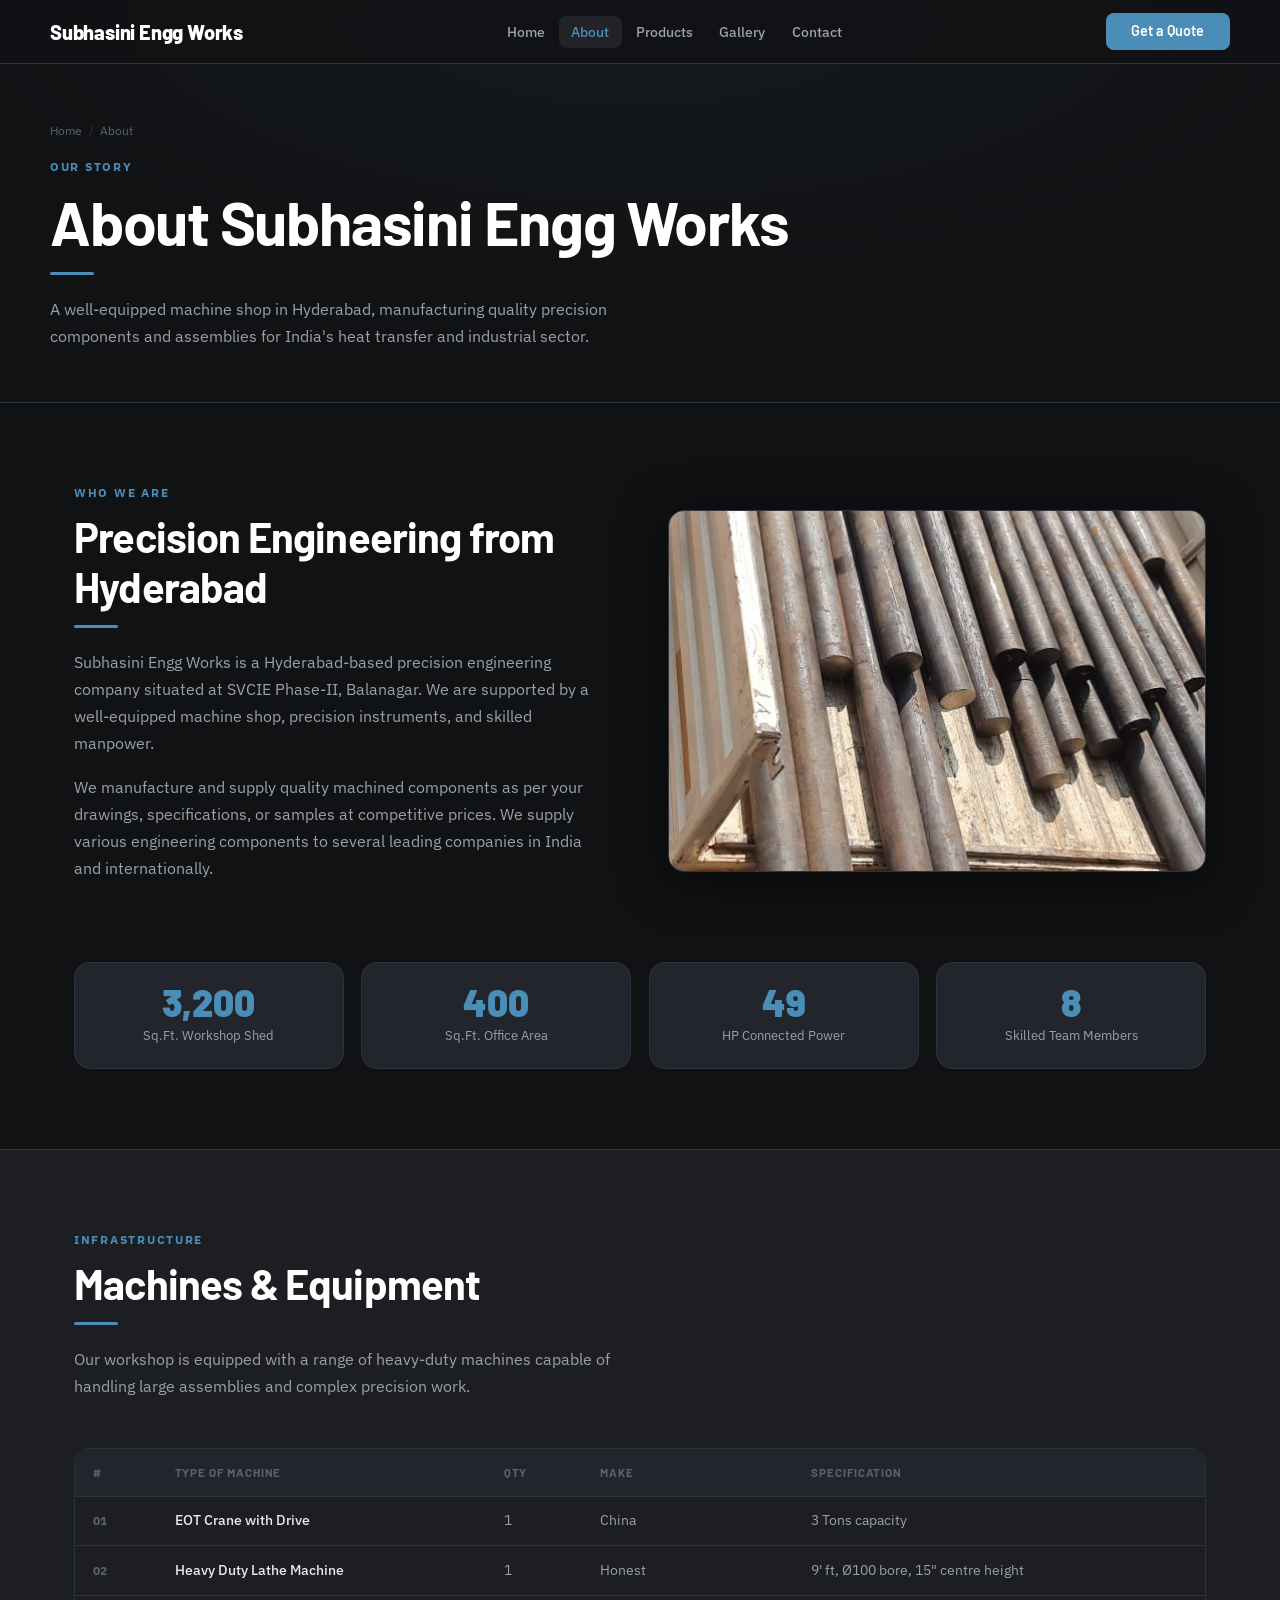
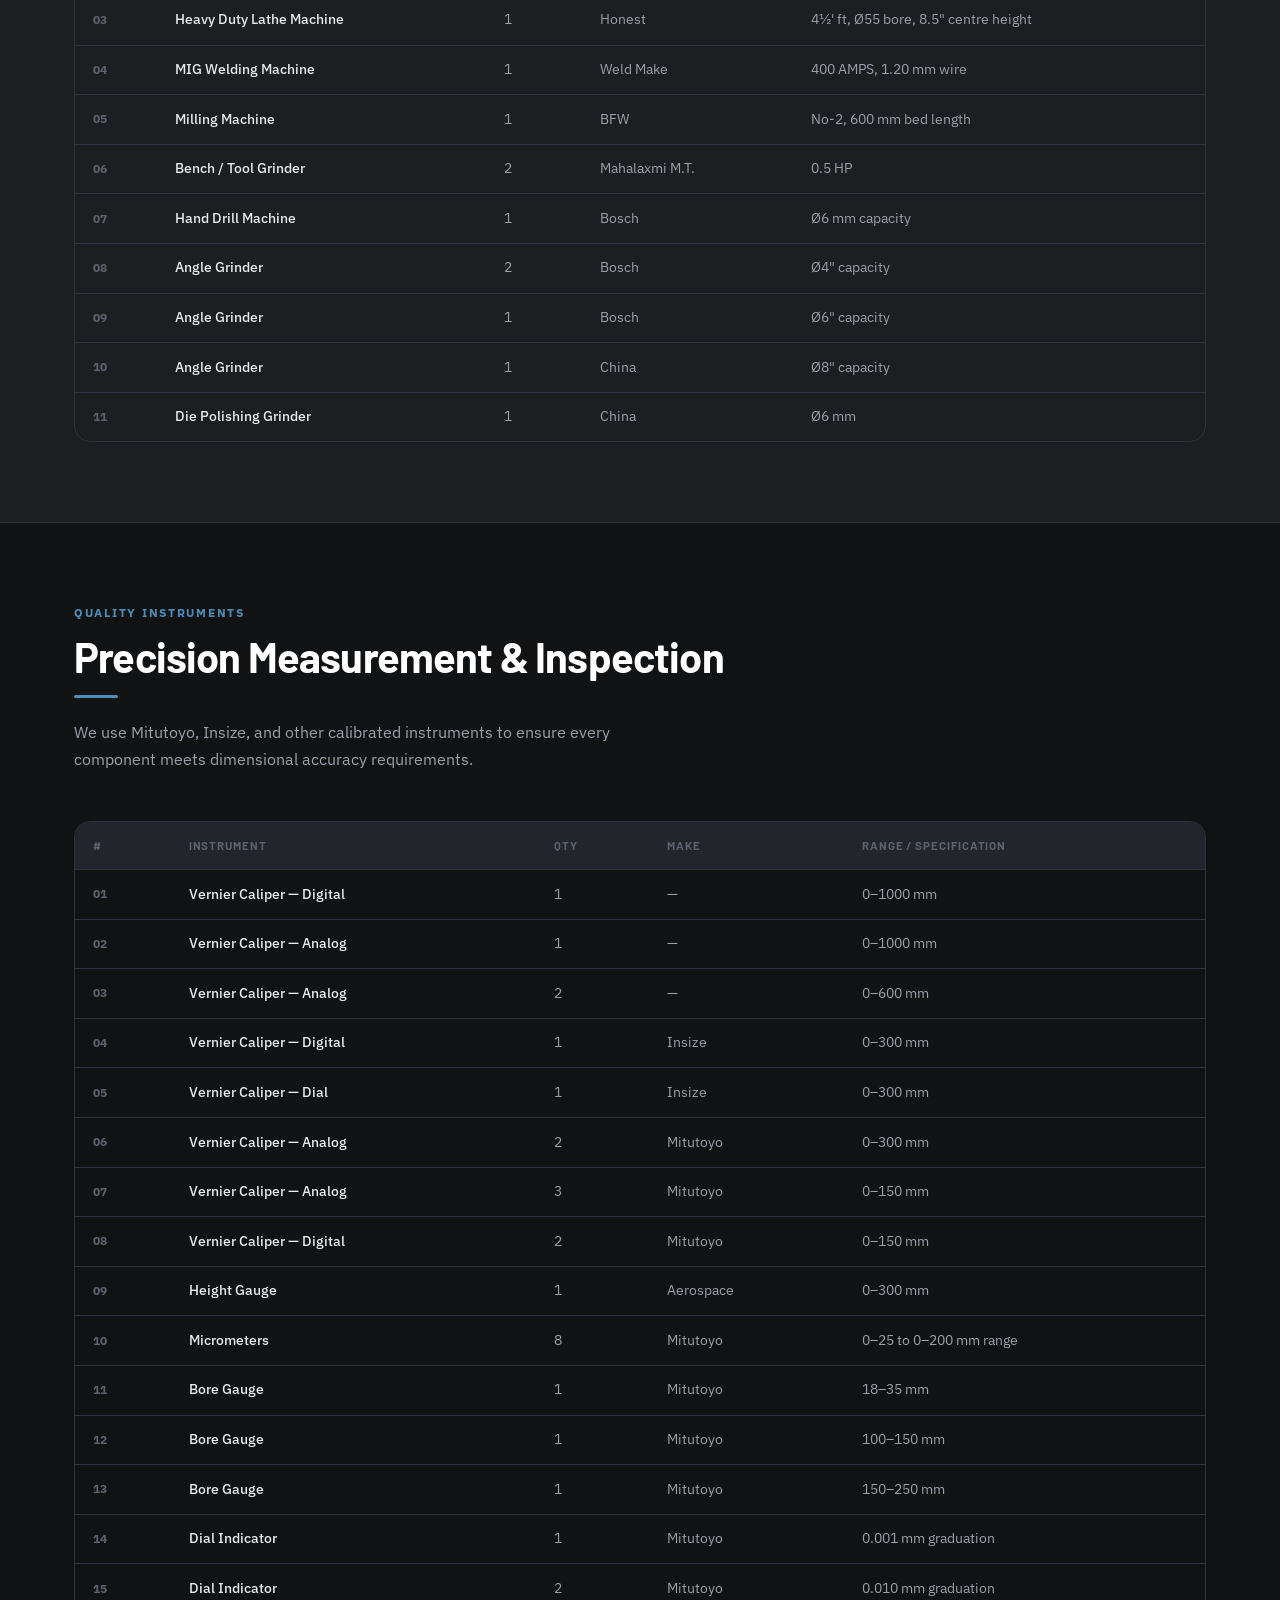
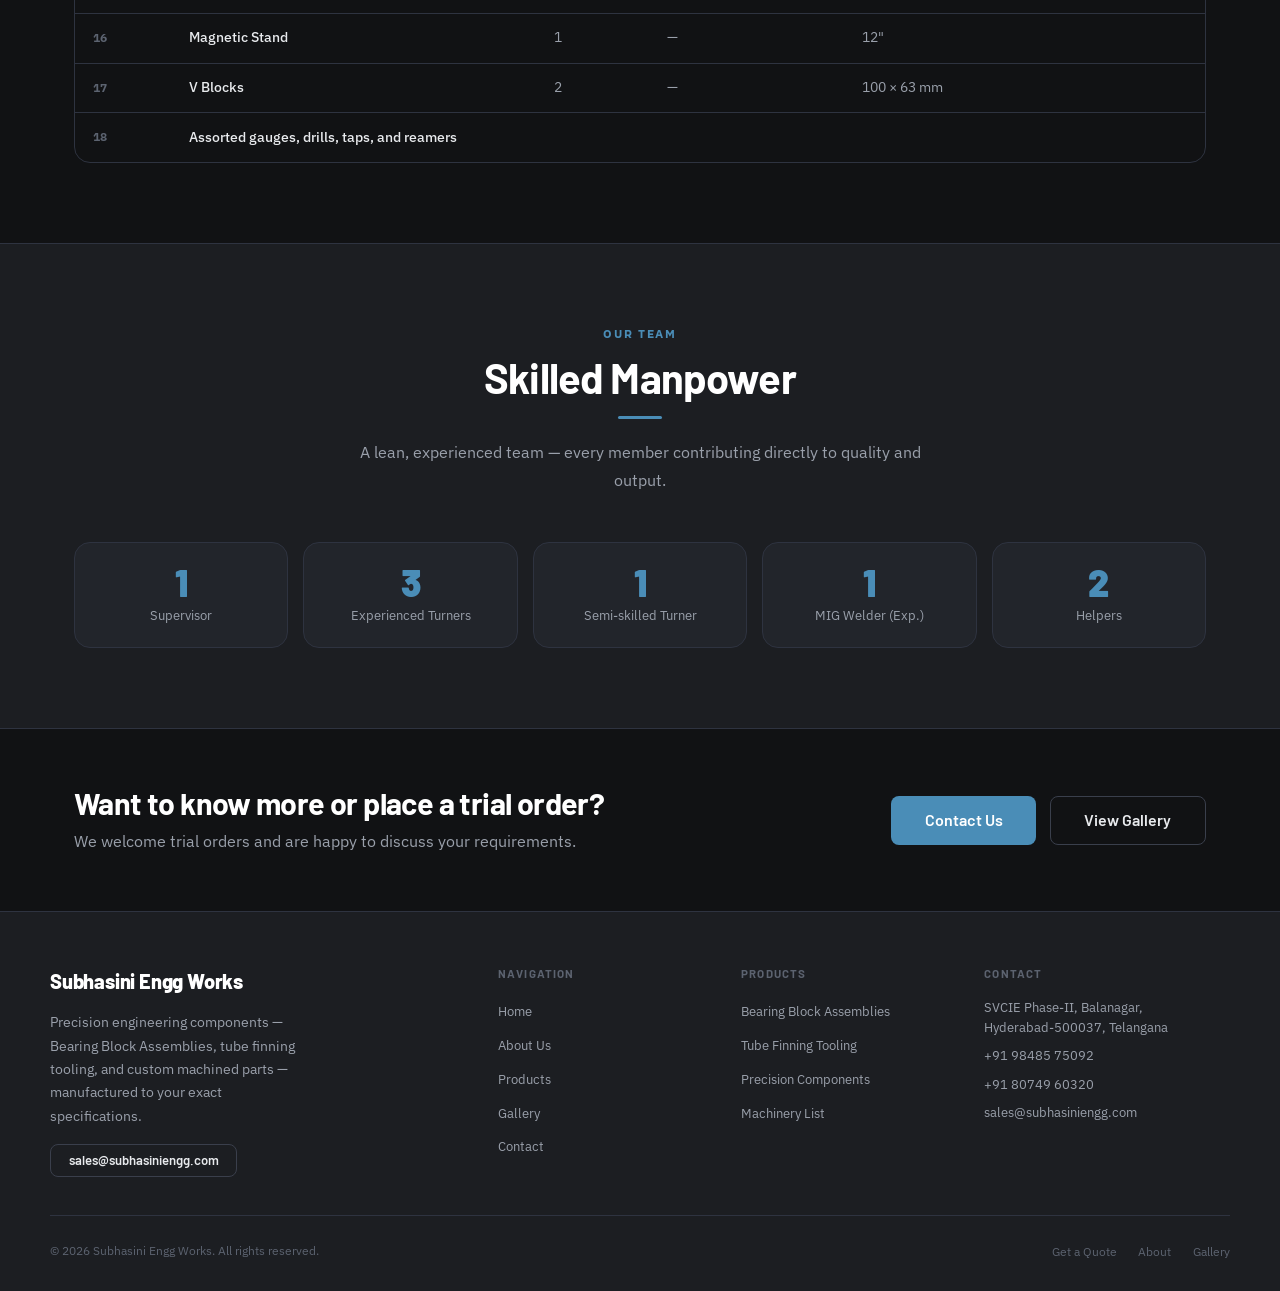
==== commit 02852d3a: "Remove approved vendor references" ====
--- a/about.html
+++ b/about.html
@@ -4,7 +4,7 @@
   <meta charset="UTF-8" />
   <meta name="viewport" content="width=device-width, initial-scale=1.0" />
   <title>About Us | Subhasini Engg Works</title>
-  <meta name="description" content="Learn about Subhasini Engg Works — our facilities, machinery, skilled team, and our role as an approved vendor supplying precision components to leading Indian companies." />
+  <meta name="description" content="Learn about Subhasini Engg Works — our facilities, machinery, skilled team, and the precision components we supply to leading Indian companies." />
   <link rel="preconnect" href="https://fonts.googleapis.com" />
   <link rel="preconnect" href="https://fonts.gstatic.com" crossorigin />
   <link href="https://fonts.googleapis.com/css2?family=Barlow:wght@400;600;700;800;900&family=IBM+Plex+Sans:wght@400;500;600&display=swap" rel="stylesheet" />
@@ -67,13 +67,6 @@
           <div class="divider"></div>
           <p style="margin-bottom:1rem">Subhasini Engg Works is a Hyderabad-based precision engineering company situated at SVCIE Phase-II, Balanagar. We are supported by a well-equipped machine shop, precision instruments, and skilled manpower.</p>
           <p style="margin-bottom:1rem">We manufacture and supply quality machined components as per your drawings, specifications, or samples at competitive prices. We supply various engineering components to several leading companies in India and internationally.</p>
-          <p>We are an <strong style="color:var(--text-primary)">approved vendor (Vendor Code: S3436)</strong> at the Savli-GIDC Unit, reinforcing our commitment to quality and traceability.</p>
-          <div class="highlight-box" style="margin-top:1.75rem">
-            <div class="highlight-box-text">
-              <h4>Approved Vendor — Savli GIDC Unit</h4>
-              <p>Vendor Code: <strong>S3436</strong> &nbsp;|&nbsp; Registered and traceable supplier</p>
-            </div>
-          </div>
         </div>
         <div style="border-radius:var(--radius-lg);overflow:hidden;border:1px solid var(--border);box-shadow:var(--shadow-lg)">
           <img src="assets/images/113.jpeg" alt="Subhasini Engg Works workshop" style="width:100%;height:360px;object-fit:cover" loading="lazy" />
--- a/assets/style.css
+++ b/assets/style.css
@@ -94,8 +94,9 @@
 .stat-value{font-family:var(--font-head);font-size:1.85rem;font-weight:800;color:var(--white);line-height:1}
 .stat-label{font-size:.73rem;color:var(--text-muted);text-transform:uppercase;letter-spacing:.06em;margin-top:.18rem}
 .hero-visual{position:relative;display:flex;flex-direction:column;gap:.8rem}
-.hero-img-main{border-radius:var(--radius-lg);overflow:hidden;aspect-ratio:4/3;border:1px solid var(--border);box-shadow:var(--shadow-lg)}
-.hero-img-main img,.hero-img-thumb img{width:100%;height:100%;object-fit:cover}
+.hero-img-main{border-radius:var(--radius-lg);overflow:hidden;height:min(62vh,560px);background:var(--bg-card);border:1px solid var(--border);box-shadow:var(--shadow-lg)}
+.hero-img-main img{width:100%;height:100%;object-fit:contain}
+.hero-img-thumb img{width:100%;height:100%;object-fit:cover}
 .hero-img-grid{display:grid;grid-template-columns:1fr 1fr;gap:.8rem}
 .hero-img-thumb{border-radius:var(--radius);overflow:hidden;aspect-ratio:4/3;border:1px solid var(--border)}
 
@@ -190,9 +191,12 @@
 
 /* ---- CLIENTS ---- */
 .clients-grid{display:grid;grid-template-columns:repeat(auto-fill,minmax(225px,1fr));gap:.85rem}
-.client-card{background:var(--bg-card);border:1px solid var(--border);border-radius:var(--radius);padding:.85rem 1.05rem;display:flex;align-items:flex-start;gap:.65rem;transition:all .2s}
+.client-card{background:var(--bg-card);border:1px solid var(--border);border-radius:var(--radius);padding:.85rem 1.05rem;display:flex;align-items:center;gap:.65rem;transition:all .2s}
 .client-card:hover{border-color:rgba(74,141,183,.3);background:var(--bg-card-hover)}
-.client-dot{width:7px;height:7px;background:var(--accent);border-radius:50%;margin-top:.36rem;flex-shrink:0}
+.client-logo{width:88px;height:52px;background:#fff;border-radius:6px;padding:7px 9px;display:flex;align-items:center;justify-content:center;flex-shrink:0}
+.client-logo.tight{padding:3px}
+.client-logo img{max-width:100%;max-height:100%;object-fit:contain}
+.client-dot{width:7px;height:7px;background:var(--accent);border-radius:50%;flex-shrink:0}
 .client-name{font-size:.87rem;font-weight:600;color:var(--text-primary);line-height:1.4}
 .client-city{font-size:.74rem;color:var(--text-muted);margin-top:.08rem}
 
@@ -262,6 +266,6 @@
 }
 @media(max-width:480px){
   .hero-stats{gap:1.2rem;flex-wrap:wrap}
-  .hero-img-main{aspect-ratio:3/2}
+  .hero-img-main{height:420px}
   .gallery-grid{grid-template-columns:1fr 1fr}
 }
